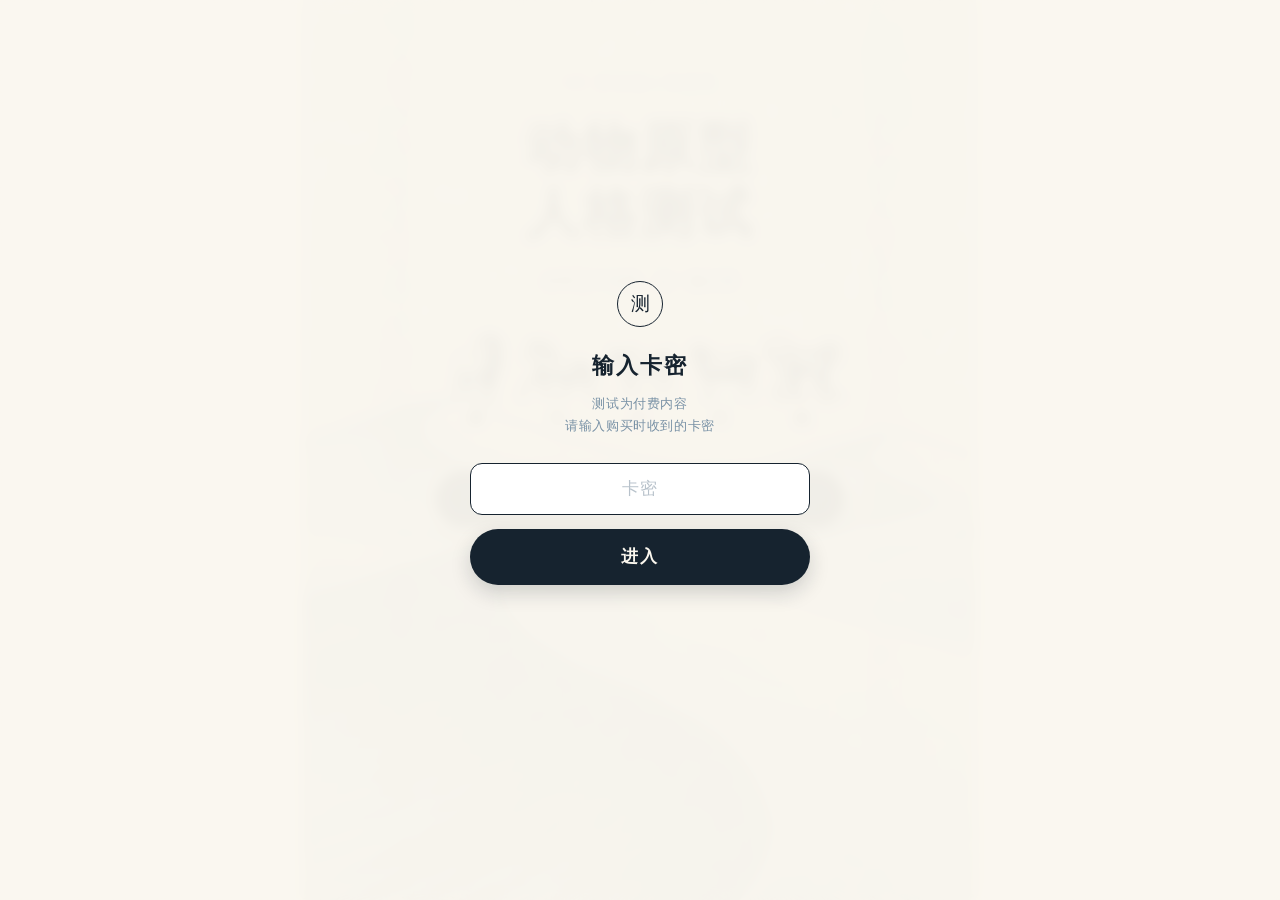
==== index.html @ 0d43e424 "动物原型人格测试：封面/答题/结果 + 20 种组合 + 长图导出" ====
<!DOCTYPE html>
<html lang="zh-CN">
<head>
<meta charset="UTF-8">
<meta name="viewport" content="width=device-width, initial-scale=1.0, viewport-fit=cover">
<meta name="theme-color" content="#FAF7F0">
<title>动物原型人格测试 · 五只动物里藏着你</title>
<meta name="description" content="六道题，一片走不出去的沙漠。五只动物里，藏着一个你。">
<link rel="icon" href="data:image/svg+xml,%3Csvg xmlns='http://www.w3.org/2000/svg' viewBox='0 0 32 32'%3E%3Crect width='32' height='32' rx='6' fill='%2316232F'/%3E%3Ctext x='16' y='23' font-size='19' text-anchor='middle' fill='%23FAF7F0' font-family='SimSun,serif'%3E%E5%8A%A8%3C/text%3E%3C/svg%3E">
<link rel="stylesheet" href="style.css">
</head>
<body>

<div class="bg-dune"></div>

<main class="page cover">
  <div class="cover-kicker">20 种动物人格原型</div>

  <h1 class="cover-title">
    <span>动物原型</span>
    <span>人格测试</span>
  </h1>

  <p class="cover-sub">你和五只动物，走一遍沙漠</p>

  <div class="cover-animals" id="coverAnimals"></div>

  <div class="start-wrap">
    <button class="btn btn-primary" id="startBtn">开始测试</button>
  </div>

  <div class="cover-foot">6 道题 · 1 分钟 · 没有标准答案</div>
</main>

<!-- 卡密门禁 -->
<div class="gate" id="gate">
  <div class="gate-box">
    <div class="gate-mark">测</div>
    <div class="gate-title">输入卡密</div>
    <p class="gate-desc">测试为付费内容<br>请输入购买时收到的卡密</p>
    <input class="gate-input" id="gateInput" type="text" inputmode="latin"
           placeholder="卡密" maxlength="24" autocomplete="off" spellcheck="false">
    <button class="btn btn-primary gate-btn" id="gateBtn">进入</button>
    <div class="gate-err" id="gateErr">卡密不对，请再试一次</div>
  </div>
</div>

<script src="data.js"></script>
<script>
(function () {
  'use strict';

  /* ===== 配置 ===== */
  var GATE_ON  = true;          // 想完全免费开放，把它改成 false
  var PASSCODE = 'ap2026';      // 卡密（大小写不敏感）
  var KEY_GATE = 'ap_gate';
  var KEY_ANSW = 'ap_answers';

  /* ===== 渲染封面五只动物 ===== */
  var box = document.getElementById('coverAnimals');
  ANIMALS.forEach(function (a) {
    var d = document.createElement('div');
    d.className = 'cover-animal';
    d.innerHTML = '<img src="assets/animals/clean/' + a.id + '.webp" alt="' + a.name + '">' +
                  '<span>' + a.name + '</span>';
    box.appendChild(d);
  });

  /* ===== 按钮状态 ===== */
  var startBtn = document.getElementById('startBtn');
  var saved = null;
  try { saved = JSON.parse(localStorage.getItem(KEY_ANSW) || 'null'); } catch (e) {}
  if (saved && saved[1]) {
    startBtn.textContent = '查看我的结果';
    startBtn.addEventListener('click', function () {
      location.href = 'result.html';
    });
    var again = document.createElement('button');
    again.className = 'btn btn-ghost';
    again.style.marginTop = '10px';
    again.textContent = '重新测一次';
    again.addEventListener('click', function () {
      localStorage.removeItem(KEY_ANSW);
      location.href = 'test.html';
    });
    startBtn.parentNode.appendChild(again);
  } else {
    startBtn.addEventListener('click', function () {
      location.href = 'test.html';
    });
  }

  /* ===== 卡密门禁 ===== */
  var gate = document.getElementById('gate');
  var input = document.getElementById('gateInput');
  var btn = document.getElementById('gateBtn');
  var err = document.getElementById('gateErr');

  function unlocked() {
    try { return sessionStorage.getItem(KEY_GATE) === '1'; } catch (e) { return false; }
  }

  if (!GATE_ON || unlocked()) {
    gate.classList.add('hide');
  } else {
    setTimeout(function () { input.focus(); }, 260);
  }

  function verify() {
    var v = (input.value || '').trim().toLowerCase();
    if (!v) { input.focus(); return; }
    if (v === PASSCODE.toLowerCase()) {
      try { sessionStorage.setItem(KEY_GATE, '1'); } catch (e) {}
      gate.classList.add('hide');
    } else {
      err.classList.add('show');
      input.value = '';
      input.focus();
      setTimeout(function () { err.classList.remove('show'); }, 2200);
    }
  }

  btn.addEventListener('click', verify);
  input.addEventListener('keydown', function (e) { if (e.key === 'Enter') verify(); });
})();
</script>
</body>
</html>
---- style.css ----
/* ============================================================
   动物原型人格测试 · 全站样式
   配色：米白纸底 / 蓝灰沙丘 / 墨色文字 / 少量赤陶橙
   ============================================================ */

:root {
  --paper: #FAF7F0;
  --paper-2: #F2EDE2;
  --card: #FFFDF8;
  --ink: #16232F;
  --ink-2: #3D5870;
  --ink-3: #7891A5;
  --blue: #4A6579;
  --blue-light: #CFE0EC;
  --accent: #B5502E;
  --line: rgba(22, 35, 47, .13);
  --serif: "Songti SC", "STSong", "Noto Serif CJK SC", "SimSun", serif;
  --sans: -apple-system, BlinkMacSystemFont, "PingFang SC", "Microsoft YaHei", "Hiragino Sans GB", sans-serif;
}

* { margin: 0; padding: 0; box-sizing: border-box; -webkit-tap-highlight-color: transparent; }

html { -webkit-text-size-adjust: 100%; }

body {
  font-family: var(--sans);
  color: var(--ink);
  background: var(--paper);
  line-height: 1.7;
  min-height: 100vh;
  overflow-x: hidden;
}

/* 纸张颗粒 */
body::after {
  content: '';
  position: fixed;
  inset: 0;
  pointer-events: none;
  z-index: 9;
  opacity: .5;
  mix-blend-mode: multiply;
  background-image: url('assets/noise.png');
  background-size: 240px 240px;
}

/* ---------- 通用容器 ---------- */
.page {
  position: relative;
  max-width: 480px;
  margin: 0 auto;
  min-height: 100vh;
  padding: 0 26px;
  display: flex;
  flex-direction: column;
}

.bg-dune {
  position: fixed;
  inset: 0;
  z-index: -1;
  background: #FAF7F0 url('assets/bg_desert.jpg') top center / 100% auto no-repeat;
}
@media (min-width: 560px) {
  .bg-dune { background-size: auto 100%; background-position: center top; }
}

/* ---------- 封面 ---------- */
.cover { padding-top: 72px; padding-bottom: 44px; text-align: center; }

.cover-kicker {
  font-size: 13px;
  letter-spacing: .34em;
  color: var(--ink-3);
  text-indent: .34em;
  margin-bottom: 22px;
}

.cover-title {
  font-family: var(--serif);
  font-size: 54px;
  line-height: 1.22;
  font-weight: 700;
  letter-spacing: .06em;
  color: var(--ink);
}
.cover-title span { display: block; }

.cover-sub {
  margin-top: 20px;
  font-size: 15px;
  color: var(--ink-2);
  letter-spacing: .08em;
}

/* 五只动物 */
.cover-animals {
  margin-top: 38px;
  display: flex;
  flex-wrap: wrap;
  justify-content: center;
  align-items: flex-end;
  gap: 0;
}
.cover-animal {
  flex: 1;
  min-width: 0;
  display: flex;
  flex-direction: column;
  align-items: center;
}
.cover-animal img {
  width: 100%;
  height: 74px;
  object-fit: contain;
}
.cover-animal span {
  margin-top: 2px;
  font-size: 14px;
  font-weight: 700;
  letter-spacing: .16em;
  color: var(--ink);
}

.cover-foot {
  margin-top: 44px;
  padding-top: 0;
  font-size: 12.5px;
  color: var(--ink-3);
  letter-spacing: .18em;
}

/* ---------- 按钮 ---------- */
.btn {
  display: inline-flex;
  align-items: center;
  justify-content: center;
  gap: 10px;
  width: 100%;
  padding: 17px 24px;
  border: none;
  border-radius: 999px;
  font-family: var(--sans);
  font-size: 16.5px;
  font-weight: 600;
  letter-spacing: .1em;
  cursor: pointer;
  transition: transform .16s ease, box-shadow .16s ease, opacity .16s ease;
}
.btn-primary {
  background: var(--ink);
  color: #FBF7EE;
  box-shadow: 0 8px 20px rgba(22, 35, 47, .18);
}
.btn-primary:active { transform: translateY(1px) scale(.99); box-shadow: 0 4px 12px rgba(22, 35, 47, .18); }
.btn-ghost {
  background: transparent;
  color: var(--ink-2);
  border: 1.5px solid var(--line);
}
.btn:disabled { opacity: .45; cursor: default; }

.start-wrap { margin-top: 40px; }

/* ---------- 卡密门禁 ---------- */
.gate {
  position: fixed;
  inset: 0;
  z-index: 100;
  display: flex;
  align-items: center;
  justify-content: center;
  padding: 24px;
  background: rgba(250, 247, 240, .96);
  backdrop-filter: blur(6px);
  -webkit-backdrop-filter: blur(6px);
  transition: opacity .3s ease, visibility .3s ease;
}
.gate.hide { opacity: 0; visibility: hidden; pointer-events: none; }

.gate-box {
  width: 100%;
  max-width: 340px;
  text-align: center;
}
.gate-mark {
  width: 46px; height: 46px;
  margin: 0 auto 20px;
  border: 1.5px solid var(--ink);
  border-radius: 50%;
  display: flex; align-items: center; justify-content: center;
  font-family: var(--serif);
  font-size: 19px;
  color: var(--ink);
}
.gate-title {
  font-family: var(--serif);
  font-size: 22px;
  font-weight: 700;
  letter-spacing: .1em;
}
.gate-desc {
  margin-top: 8px;
  font-size: 13px;
  color: var(--ink-3);
  letter-spacing: .05em;
}
.gate-input {
  width: 100%;
  margin-top: 26px;
  padding: 15px 18px;
  border: 1.5px solid var(--line);
  border-radius: 12px;
  background: #fff;
  font-family: var(--sans);
  font-size: 17px;
  letter-spacing: .28em;
  text-align: center;
  color: var(--ink);
  outline: none;
  transition: border-color .18s;
}
.gate-input:focus { border-color: var(--ink); }
.gate-input::placeholder { letter-spacing: .05em; color: #B8C2CB; }
.gate-btn { margin-top: 14px; }
.gate-err {
  margin-top: 12px;
  font-size: 13px;
  color: var(--accent);
  opacity: 0;
  transition: opacity .2s;
}
.gate-err.show { opacity: 1; }

/* ---------- 答题页 ---------- */
.test-top {
  padding-top: 34px;
  display: flex;
  align-items: baseline;
  justify-content: space-between;
}
.step-count {
  font-family: var(--serif);
  font-size: 13px;
  letter-spacing: .2em;
  color: var(--ink-3);
}
.step-count b { font-size: 19px; color: var(--ink); font-weight: 700; }

.progress {
  margin-top: 12px;
  height: 2px;
  background: rgba(22, 35, 47, .1);
  overflow: hidden;
}
.progress i {
  display: block;
  height: 100%;
  width: 0;
  background: var(--ink);
  transition: width .38s cubic-bezier(.4, 0, .2, 1);
}

.q-text {
  margin-top: 40px;
  font-family: var(--serif);
  font-size: 21px;
  line-height: 1.9;
  font-weight: 700;
  letter-spacing: .03em;
  color: var(--ink);
  min-height: 118px;
  text-align: justify;
  text-justify: inter-ideograph;
}
.q-hint {
  margin-top: 14px;
  font-size: 13px;
  color: #4E6A7E;
  letter-spacing: .06em;
  font-weight: 500;
}

/* 动物选项 */
.options {
  margin-top: 30px;
  display: flex;
  flex-wrap: wrap;
  justify-content: center;
  gap: 12px;
}
.opt {
  width: calc(50% - 6px);
  padding: 16px 8px 12px;
  border: 1.5px solid var(--line);
  border-radius: 16px;
  background: #FFFDF8;
  display: flex;
  flex-direction: column;
  align-items: center;
  cursor: pointer;
  transition: transform .14s ease, border-color .16s ease, background .16s ease, box-shadow .16s ease;
  position: relative;
  font-family: var(--sans);
  color: var(--ink);
}
.opt:active { transform: scale(.97); }
.opt img {
  height: 84px;
  width: auto;
  max-width: 100%;
  object-fit: contain;
  transition: filter .2s, opacity .2s, transform .2s;
}
.opt-name {
  margin-top: 6px;
  font-size: 15px;
  font-weight: 700;
  letter-spacing: .18em;
  text-indent: .18em;
}
.opt:last-child:nth-child(odd) {
  width: 100%;
  flex-direction: row;
  justify-content: center;
  gap: 14px;
  padding: 14px 8px;
}
.opt:last-child:nth-child(odd) img { height: 74px; }
.opt:last-child:nth-child(odd) .opt-name { margin-top: 0; font-size: 16px; }

.opt.picked {
  border-color: var(--ink);
  background: #fff;
  box-shadow: 0 6px 16px rgba(22, 35, 47, .13);
}

/* 已放弃 */
.opt.dead {
  cursor: default;
  background: rgba(22, 35, 47, .05);
  border-color: rgba(22, 35, 47, .055);
  box-shadow: none;
  pointer-events: none;
}
.opt.dead img { opacity: .3; filter: grayscale(1) contrast(.7); }
.opt.dead .opt-name {
  color: #8DA2B2;
  text-decoration: line-through;
  text-decoration-thickness: 1px;
  text-decoration-color: #C6D1DA;
}

.test-foot {
  margin-top: 34px;
  padding: 0 0 34px;
  text-align: center;
}
.link-back {
  font-size: 13px;
  color: var(--ink-3);
  text-decoration: none;
  letter-spacing: .08em;
  border-bottom: 1px solid rgba(120, 145, 165, .35);
  padding-bottom: 2px;
}

/* 转场 */
.fade-in { animation: fadeIn .34s ease both; }
@keyframes fadeIn {
  from { opacity: 0; transform: translateY(8px); }
  to   { opacity: 1; transform: translateY(0); }
}

/* ---------- 结果页 ---------- */
.result-page {
  background: var(--paper);
  padding-top: 0;
  padding-bottom: 60px;
}

.res-head {
  padding-top: 46px;
  text-align: center;
}
.res-kicker {
  font-size: 12px;
  letter-spacing: .34em;
  text-indent: .34em;
  color: var(--ink-3);
}
.res-name {
  margin-top: 16px;
  font-family: var(--serif);
  font-size: 60px;
  font-weight: 700;
  letter-spacing: .04em;
  text-indent: .04em;
  line-height: 1.1;
  color: var(--ink);
}
.res-role {
  margin-top: 12px;
  font-size: 14px;
  letter-spacing: .22em;
  text-indent: .22em;
  color: var(--ink-2);
}

.res-hero {
  margin-top: 10px;
  display: flex;
  justify-content: center;
}
.res-hero img {
  width: 78%;
  max-height: 230px;
  object-fit: contain;
}

.res-combo {
  margin-top: 4px;
  text-align: center;
}
.res-combo-title {
  font-family: var(--serif);
  font-size: 23px;
  font-weight: 700;
  line-height: 1.7;
  letter-spacing: .04em;
}
.res-combo-line {
  margin-top: 12px;
  font-size: 15px;
  line-height: 2;
  color: var(--ink-2);
}

/* 段落卡片 */
.sec {
  margin-top: 34px;
  padding-top: 26px;
  border-top: 1px solid var(--line);
}
.sec-label {
  font-size: 12px;
  letter-spacing: .3em;
  text-indent: .3em;
  color: var(--ink-3);
  margin-bottom: 14px;
}
.sec-body {
  font-size: 15.5px;
  line-height: 2.05;
  color: var(--ink);
  letter-spacing: .01em;
}

.ul { list-style: none; }
.ul li {
  position: relative;
  padding-left: 18px;
  font-size: 15.5px;
  line-height: 1.95;
  color: var(--ink);
  margin-bottom: 7px;
}
.ul li::before {
  content: '';
  position: absolute;
  left: 2px;
  top: 13px;
  width: 5px;
  height: 5px;
  border-radius: 50%;
  background: var(--ink-3);
}
.ul.warn li::before { background: var(--accent); opacity: .7; }

.quote {
  padding: 16px 18px;
  background: rgba(22, 35, 47, .035);
  border-left: 2px solid var(--ink-3);
  font-size: 15px;
  line-height: 1.95;
  color: var(--ink-2);
}

/* 放弃顺序 */
.trail {
  display: flex;
  flex-wrap: wrap;
  align-items: center;
  gap: 8px;
  font-size: 14px;
}
.trail-node {
  padding: 6px 13px;
  border-radius: 999px;
  background: rgba(22, 35, 47, .06);
  color: var(--ink-2);
  letter-spacing: .1em;
}
.trail-node:last-child {
  background: var(--ink);
  color: #FBF7EE;
}
.trail-arrow { color: var(--ink-3); font-size: 12px; }

/* 结果页底部操作 */
.actions {
  margin-top: 44px;
  display: flex;
  flex-direction: column;
  gap: 12px;
}
.actions .btn-ghost { background: rgba(255, 253, 248, .7); }

.footnote {
  margin-top: 26px;
  text-align: center;
  font-size: 12px;
  line-height: 1.9;
  color: var(--ink-3);
  letter-spacing: .04em;
}

/* 保存提示 */
.toast {
  position: fixed;
  left: 50%;
  bottom: 40px;
  transform: translateX(-50%) translateY(16px);
  padding: 12px 22px;
  background: var(--ink);
  color: #FBF7EE;
  border-radius: 999px;
  font-size: 13.5px;
  letter-spacing: .08em;
  opacity: 0;
  transition: opacity .26s, transform .26s;
  z-index: 200;
  pointer-events: none;
  white-space: nowrap;
}
.toast.show { opacity: 1; transform: translateX(-50%) translateY(0); }

/* ---------- 小屏适配 ---------- */
@media (max-width: 380px) {
  .page { padding: 0 20px; }
  .cover-title { font-size: 46px; }
  .cover { padding-top: 56px; }
  .q-text { font-size: 19.5px; min-height: 110px; }
  .opt img { height: 70px; }
  .res-name { font-size: 52px; }
}

@media (max-height: 700px) {
  .cover { padding-top: 46px; }
  .cover-animals { margin-top: 24px; }
  .cover-animal img { height: 62px; }
}

/* 桌面端：卡片化居中 */
@media (min-width: 560px) {
  body { background: #EFEAE0; }
  .page {
    max-width: 460px;
    background: transparent;
    box-shadow: 0 0 60px rgba(22, 35, 47, .07);
  }
  .result-page { background: var(--paper); }
}

/* ---------- 矮屏（小屏手机 / 横屏）压缩，保证一屏内完成 ---------- */
@media (max-height: 760px) {
  .cover { padding-top: 38px; }
  .cover-title { font-size: 44px; }
  .cover-sub { margin-top: 12px; font-size: 14px; }
  .cover-animals { margin-top: 22px; }
  .cover-animal img { height: 58px; }
  .cover-animal span { font-size: 12.5px; }
  .start-wrap { margin-top: 26px; }
  .cover-foot { margin-top: 24px; }

  .test-top { padding-top: 20px; }
  .q-text {
    margin-top: 22px;
    font-size: 18.5px;
    line-height: 1.72;
    min-height: 96px;
  }
  .q-hint { margin-top: 8px; font-size: 12px; }
  .options { margin-top: 16px; gap: 9px; }
  .opt { padding: 9px 6px 7px; border-radius: 13px; }
  .opt img { height: 56px; }
  .opt-name { font-size: 13.5px; margin-top: 2px; }
  .opt:last-child:nth-child(odd) { padding: 8px 6px; }
  .opt:last-child:nth-child(odd) img { height: 54px; }
  .opt:last-child:nth-child(odd) .opt-name { font-size: 14.5px; }
  .test-foot { margin-top: 14px; padding-bottom: 16px; }
}
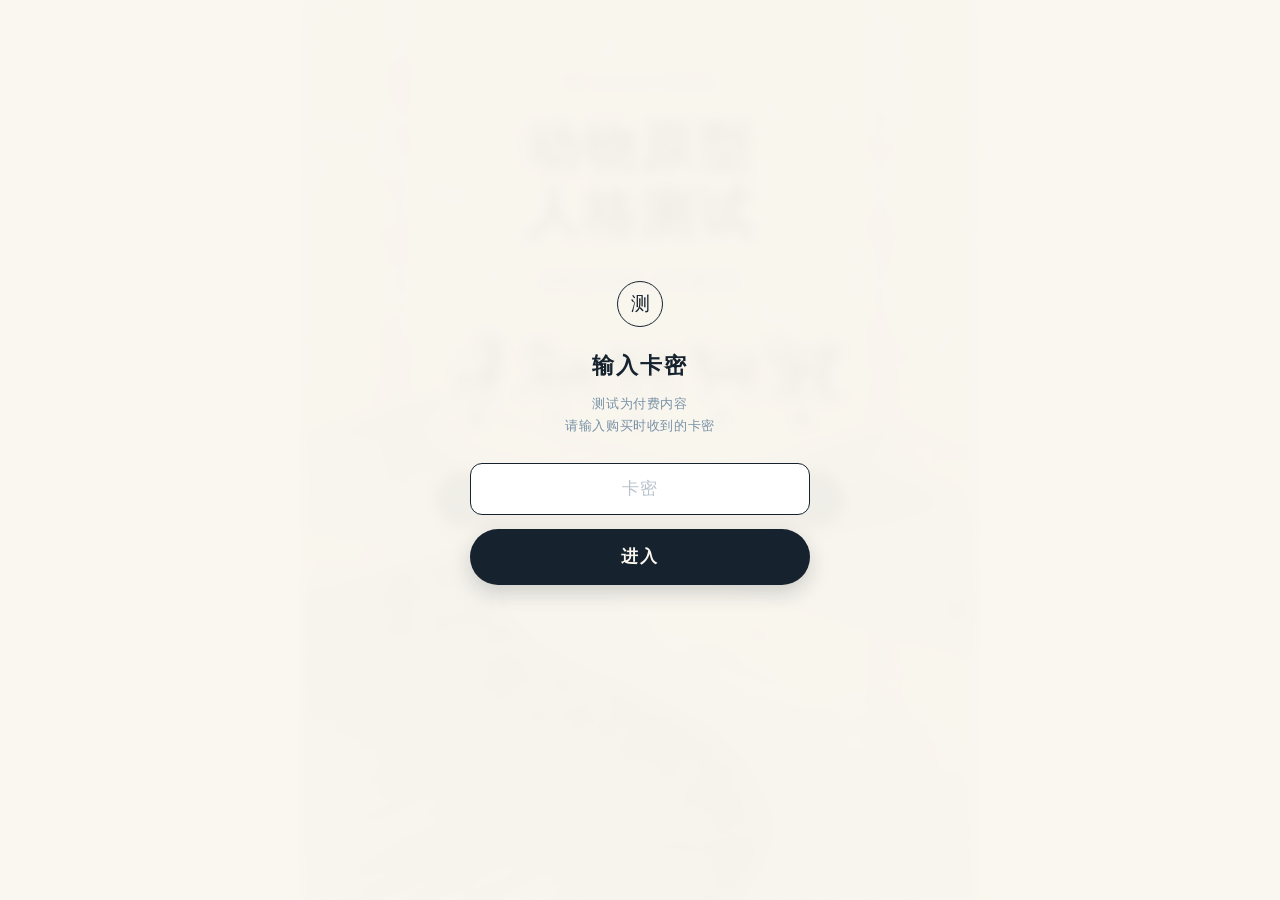
==== commit d0f84e7d: "封面版面收口：脚注沉底、补结果图预告；矮屏一屏内完成" ====
--- a/index.html
+++ b/index.html
@@ -27,6 +27,7 @@
 
   <div class="start-wrap">
     <button class="btn btn-primary" id="startBtn">开始测试</button>
+    <p class="start-note">测完会给你一张专属的结果图，可以直接存下来</p>
   </div>
 
   <div class="cover-foot">6 道题 · 1 分钟 · 没有标准答案</div>
--- a/style.css
+++ b/style.css
@@ -66,7 +66,11 @@
 }
 
 /* ---------- 封面 ---------- */
-.cover { padding-top: 72px; padding-bottom: 44px; text-align: center; }
+.cover {
+  padding-top: 72px;
+  padding-bottom: 40px;
+  text-align: center;
+}
 
 .cover-kicker {
   font-size: 13px;
@@ -123,8 +127,8 @@
 }
 
 .cover-foot {
-  margin-top: 44px;
-  padding-top: 0;
+  margin-top: auto;
+  padding-top: 40px;
   font-size: 12.5px;
   color: var(--ink-3);
   letter-spacing: .18em;
@@ -161,6 +165,12 @@
 .btn:disabled { opacity: .45; cursor: default; }
 
 .start-wrap { margin-top: 40px; }
+.start-note {
+  margin-top: 16px;
+  font-size: 12.5px;
+  color: var(--ink-3);
+  letter-spacing: .04em;
+}
 
 /* ---------- 卡密门禁 ---------- */
 .gate {
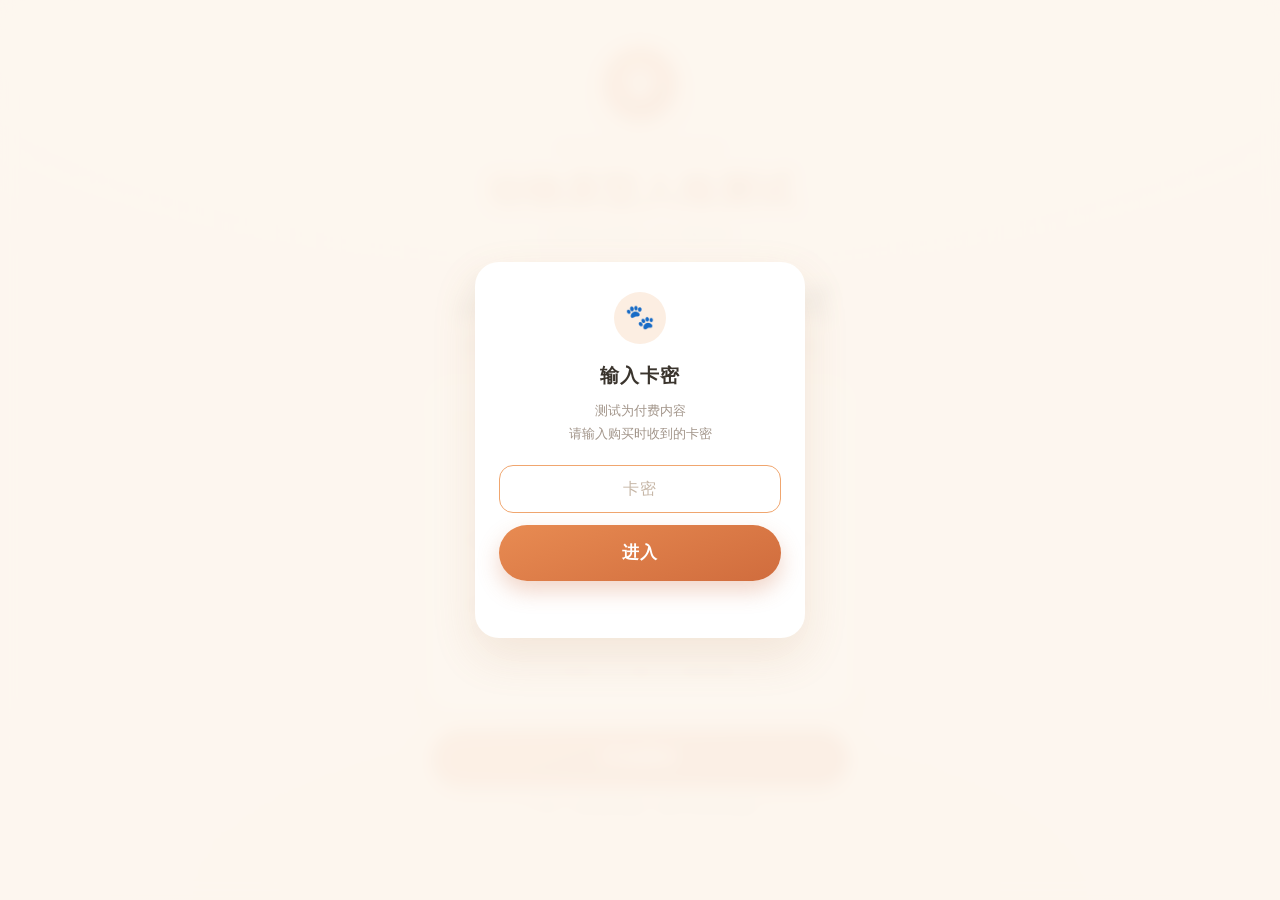
==== commit 1cc930d6: "网站改可爱风：奶油底 + 白卡 + 陶土橙，封面补说明卡 - style.css 全站重做：圆形动物头像、圆角白卡、橙色渐变按钮、   ✨ 小标题 + 橙色圆点列表；删除纸纹与衬线标题 - index" ====
--- a/index.html
+++ b/index.html
@@ -3,40 +3,56 @@
 <head>
 <meta charset="UTF-8">
 <meta name="viewport" content="width=device-width, initial-scale=1.0, viewport-fit=cover">
-<meta name="theme-color" content="#FAF7F0">
+<meta name="theme-color" content="#FDF7F0">
 <title>动物原型人格测试 · 五只动物里藏着你</title>
 <meta name="description" content="六道题，一片走不出去的沙漠。五只动物里，藏着一个你。">
-<link rel="icon" href="data:image/svg+xml,%3Csvg xmlns='http://www.w3.org/2000/svg' viewBox='0 0 32 32'%3E%3Crect width='32' height='32' rx='6' fill='%2316232F'/%3E%3Ctext x='16' y='23' font-size='19' text-anchor='middle' fill='%23FAF7F0' font-family='SimSun,serif'%3E%E5%8A%A8%3C/text%3E%3C/svg%3E">
+<link rel="icon" href="data:image/svg+xml,%3Csvg xmlns='http://www.w3.org/2000/svg' viewBox='0 0 32 32'%3E%3Ccircle cx='16' cy='16' r='16' fill='%23D9784A'/%3E%3Cg fill='%23fff'%3E%3Cellipse cx='16' cy='20' rx='7' ry='5.8'/%3E%3Cellipse cx='7.4' cy='12.6' rx='2.9' ry='3.5'/%3E%3Cellipse cx='12.8' cy='7.8' rx='2.9' ry='3.7'/%3E%3Cellipse cx='19.2' cy='7.8' rx='2.9' ry='3.7'/%3E%3Cellipse cx='24.6' cy='12.6' rx='2.9' ry='3.5'/%3E%3C/g%3E%3C/svg%3E">
 <link rel="stylesheet" href="style.css">
 </head>
 <body>
 
-<div class="bg-dune"></div>
+<main class="page cover">
+  <div class="paw">
+    <svg viewBox="0 0 40 40" aria-hidden="true">
+      <g fill="#fff">
+        <ellipse cx="20" cy="26" rx="8.6" ry="7.1"/>
+        <ellipse cx="9" cy="16.6" rx="3.4" ry="4.2" transform="rotate(-18 9 16.6)"/>
+        <ellipse cx="15.9" cy="10.4" rx="3.4" ry="4.4"/>
+        <ellipse cx="24.1" cy="10.4" rx="3.4" ry="4.4"/>
+        <ellipse cx="31" cy="16.6" rx="3.4" ry="4.2" transform="rotate(18 31 16.6)"/>
+      </g>
+    </svg>
+  </div>
 
-<main class="page cover">
-  <div class="cover-kicker">20 种动物人格原型</div>
-
-  <h1 class="cover-title">
-    <span>动物原型</span>
-    <span>人格测试</span>
-  </h1>
-
-  <p class="cover-sub">你和五只动物，走一遍沙漠</p>
+  <div class="brand-en">Animal Personality</div>
+  <h1 class="brand-cn">动物原型人格测试</h1>
+  <p class="brand-sub">你和五只动物，走一遍沙漠</p>
 
   <div class="cover-animals" id="coverAnimals"></div>
 
+  <section class="card intro">
+    <h2 class="card-h"><span class="spark">✨</span>这是一个什么测试</h2>
+    <div class="card-hr"></div>
+    <ul class="intro-list">
+      <li>六道题，一片走不出去的沙漠。你和五只动物一起走，<b>每一轮都要放弃一只</b>。</li>
+      <li>题目里永远只有这五只：狮、马、牛、羊、猴。放弃过的不会再出现，也不会重来。</li>
+      <li>最后给你一个原型：<b>主导的那只 ＋ 底色那只</b>，共 20 种。</li>
+    </ul>
+    <div class="meta">
+      <span>20 种原型</span><span>6 道题</span><span>专属结果图</span>
+    </div>
+  </section>
+
   <div class="start-wrap">
     <button class="btn btn-primary" id="startBtn">开始测试</button>
-    <p class="start-note">测完会给你一张专属的结果图，可以直接存下来</p>
+    <p class="start-note">1 分钟 · 没有标准答案 · 测完可保存结果图</p>
   </div>
-
-  <div class="cover-foot">6 道题 · 1 分钟 · 没有标准答案</div>
 </main>
 
 <!-- 卡密门禁 -->
 <div class="gate" id="gate">
   <div class="gate-box">
-    <div class="gate-mark">测</div>
+    <div class="gate-mark">🐾</div>
     <div class="gate-title">输入卡密</div>
     <p class="gate-desc">测试为付费内容<br>请输入购买时收到的卡密</p>
     <input class="gate-input" id="gateInput" type="text" inputmode="latin"
@@ -62,7 +78,7 @@
   ANIMALS.forEach(function (a) {
     var d = document.createElement('div');
     d.className = 'cover-animal';
-    d.innerHTML = '<img src="assets/animals/clean/' + a.id + '.webp" alt="' + a.name + '">' +
+    d.innerHTML = '<div class="av"><img src="assets/animals/clean/' + a.id + '.webp" alt=""></div>' +
                   '<span>' + a.name + '</span>';
     box.appendChild(d);
   });
--- a/style.css
+++ b/style.css
@@ -1,20 +1,22 @@
 /* ============================================================
    动物原型人格测试 · 全站样式
-   配色：米白纸底 / 蓝灰沙丘 / 墨色文字 / 少量赤陶橙
+   配色：奶油底 / 白色圆角卡片 / 陶土橙 / 暖灰文字
    ============================================================ */
 
 :root {
-  --paper: #FAF7F0;
-  --paper-2: #F2EDE2;
-  --card: #FFFDF8;
-  --ink: #16232F;
-  --ink-2: #3D5870;
-  --ink-3: #7891A5;
-  --blue: #4A6579;
-  --blue-light: #CFE0EC;
-  --accent: #B5502E;
-  --line: rgba(22, 35, 47, .13);
-  --serif: "Songti SC", "STSong", "Noto Serif CJK SC", "SimSun", serif;
+  --cream: #FDF7F0;
+  --cream-2: #FBEEDD;
+  --card: #FFFFFF;
+  --ink: #3A342D;
+  --ink-2: #6E6358;
+  --ink-3: #A2958A;
+  --orange: #D9784A;
+  --orange-d: #C4633A;
+  --orange-l: #F0A66F;
+  --orange-soft: #FCEEE2;
+  --line: #F2E6D9;
+  --shadow: 0 10px 26px rgba(184, 137, 96, .10);
+  --shadow-sm: 0 4px 14px rgba(184, 137, 96, .09);
   --sans: -apple-system, BlinkMacSystemFont, "PingFang SC", "Microsoft YaHei", "Hiragino Sans GB", sans-serif;
 }
 
@@ -25,23 +27,22 @@
 body {
   font-family: var(--sans);
   color: var(--ink);
-  background: var(--paper);
+  background: var(--cream);
   line-height: 1.7;
   min-height: 100vh;
   overflow-x: hidden;
 }
 
-/* 纸张颗粒 */
-body::after {
+/* 底部暖光 */
+body::before {
   content: '';
   position: fixed;
   inset: 0;
+  z-index: -1;
   pointer-events: none;
-  z-index: 9;
-  opacity: .5;
-  mix-blend-mode: multiply;
-  background-image: url('assets/noise.png');
-  background-size: 240px 240px;
+  background:
+    radial-gradient(120% 60% at 50% 0%, #FFF3E4 0%, rgba(255, 243, 228, 0) 62%),
+    radial-gradient(90% 50% at 50% 100%, #FCEBDA 0%, rgba(252, 235, 218, 0) 70%);
 }
 
 /* ---------- 通用容器 ---------- */
@@ -50,61 +51,87 @@
   max-width: 480px;
   margin: 0 auto;
   min-height: 100vh;
-  padding: 0 26px;
+  padding: 0 22px;
   display: flex;
   flex-direction: column;
 }
 
-.bg-dune {
-  position: fixed;
-  inset: 0;
-  z-index: -1;
-  background: #FAF7F0 url('assets/bg_desert.jpg') top center / 100% auto no-repeat;
-}
-@media (min-width: 560px) {
-  .bg-dune { background-size: auto 100%; background-position: center top; }
+/* ---------- 通用卡片 ---------- */
+.card {
+  background: var(--card);
+  border-radius: 22px;
+  box-shadow: var(--shadow);
+  padding: 22px 20px;
+}
+
+.card-h {
+  display: flex;
+  align-items: center;
+  gap: 8px;
+  font-size: 16.5px;
+  font-weight: 800;
+  letter-spacing: .02em;
+  color: var(--ink);
+}
+.card-h .spark { font-size: 15px; line-height: 1; }
+.card-hr {
+  height: 1px;
+  background: var(--line);
+  margin: 12px 0 14px;
 }
 
 /* ---------- 封面 ---------- */
 .cover {
-  padding-top: 72px;
-  padding-bottom: 40px;
+  padding-top: 46px;
+  padding-bottom: 34px;
   text-align: center;
 }
 
-.cover-kicker {
+.paw {
+  width: 74px; height: 74px;
+  margin: 0 auto;
+  border-radius: 50%;
+  background: linear-gradient(160deg, #EC8F55 0%, #D26B3A 100%);
+  box-shadow: 0 10px 22px rgba(203, 105, 58, .26);
+  display: flex; align-items: center; justify-content: center;
+}
+.paw svg { width: 38px; height: 38px; display: block; }
+
+.brand-en {
+  margin-top: 18px;
   font-size: 13px;
-  letter-spacing: .34em;
+  font-weight: 600;
+  letter-spacing: .2em;
+  text-indent: .2em;
+  color: #B7A08D;
+}
+
+.brand-cn {
+  margin-top: 8px;
+  font-size: 37px;
+  line-height: 1.25;
+  font-weight: 800;
+  letter-spacing: .04em;
+  text-indent: .04em;
+  background: linear-gradient(170deg, #E08A52 0%, #C4633A 100%);
+  -webkit-background-clip: text;
+  background-clip: text;
+  color: transparent;
+}
+
+.brand-sub {
+  margin-top: 10px;
+  font-size: 13.5px;
   color: var(--ink-3);
-  text-indent: .34em;
-  margin-bottom: 22px;
-}
-
-.cover-title {
-  font-family: var(--serif);
-  font-size: 54px;
-  line-height: 1.22;
-  font-weight: 700;
   letter-spacing: .06em;
-  color: var(--ink);
-}
-.cover-title span { display: block; }
-
-.cover-sub {
-  margin-top: 20px;
-  font-size: 15px;
-  color: var(--ink-2);
-  letter-spacing: .08em;
-}
-
-/* 五只动物 */
+}
+
+/* 五只动物头像 */
 .cover-animals {
-  margin-top: 38px;
-  display: flex;
-  flex-wrap: wrap;
+  margin-top: 22px;
+  display: flex;
   justify-content: center;
-  align-items: flex-end;
-  gap: 0;
+  gap: 4px;
 }
 .cover-animal {
   flex: 1;
@@ -113,63 +140,111 @@
   flex-direction: column;
   align-items: center;
 }
+.cover-animal .av {
+  width: 62px; height: 62px;
+  border-radius: 50%;
+  background: var(--orange-soft);
+  display: flex; align-items: center; justify-content: center;
+  overflow: hidden;
+}
 .cover-animal img {
   width: 100%;
-  height: 74px;
+  height: 100%;
   object-fit: contain;
+  padding: 6px;
 }
 .cover-animal span {
-  margin-top: 2px;
-  font-size: 14px;
+  margin-top: 6px;
+  font-size: 12.5px;
   font-weight: 700;
-  letter-spacing: .16em;
-  color: var(--ink);
-}
-
-.cover-foot {
-  margin-top: auto;
-  padding-top: 40px;
+  letter-spacing: .1em;
+  text-indent: .1em;
+  color: var(--ink-2);
+}
+
+/* 说明卡 */
+.intro {
+  margin-top: 26px;
+  text-align: left;
+}
+.intro-list { list-style: none; }
+.intro-list li {
+  position: relative;
+  padding-left: 17px;
+  font-size: 14.5px;
+  line-height: 1.85;
+  color: var(--ink-2);
+  margin-bottom: 11px;
+}
+.intro-list li:last-child { margin-bottom: 0; }
+.intro-list li::before {
+  content: '';
+  position: absolute;
+  left: 1px;
+  top: 11px;
+  width: 6px; height: 6px;
+  border-radius: 50%;
+  background: var(--orange-l);
+}
+.intro-list b { color: var(--ink); font-weight: 700; }
+
+/* 三个要点 */
+.meta {
+  margin-top: 18px;
+  display: flex;
+  justify-content: center;
+  gap: 8px;
   font-size: 12.5px;
   color: var(--ink-3);
-  letter-spacing: .18em;
-}
+}
+.meta span::after { content: '·'; margin-left: 8px; color: #DCCDBC; }
+.meta span:last-child::after { content: ''; margin: 0; }
 
 /* ---------- 按钮 ---------- */
 .btn {
   display: inline-flex;
   align-items: center;
   justify-content: center;
-  gap: 10px;
+  gap: 8px;
   width: 100%;
   padding: 17px 24px;
   border: none;
   border-radius: 999px;
   font-family: var(--sans);
   font-size: 16.5px;
-  font-weight: 600;
-  letter-spacing: .1em;
+  font-weight: 700;
+  letter-spacing: .08em;
   cursor: pointer;
   transition: transform .16s ease, box-shadow .16s ease, opacity .16s ease;
 }
 .btn-primary {
-  background: var(--ink);
-  color: #FBF7EE;
-  box-shadow: 0 8px 20px rgba(22, 35, 47, .18);
-}
-.btn-primary:active { transform: translateY(1px) scale(.99); box-shadow: 0 4px 12px rgba(22, 35, 47, .18); }
+  color: #fff;
+  background: linear-gradient(160deg, #E88B52 0%, #D06C3D 100%);
+  box-shadow: 0 10px 22px rgba(203, 105, 58, .28);
+}
+.btn-primary:active { transform: translateY(1px) scale(.995); box-shadow: 0 5px 12px rgba(203, 105, 58, .26); }
 .btn-ghost {
-  background: transparent;
+  background: #fff;
   color: var(--ink-2);
   border: 1.5px solid var(--line);
-}
-.btn:disabled { opacity: .45; cursor: default; }
-
-.start-wrap { margin-top: 40px; }
+  box-shadow: var(--shadow-sm);
+}
+.btn:disabled { opacity: .55; cursor: default; }
+
+.start-wrap { margin-top: 24px; }
 .start-note {
-  margin-top: 16px;
-  font-size: 12.5px;
+  margin-top: 14px;
+  font-size: 12px;
   color: var(--ink-3);
   letter-spacing: .04em;
+}
+
+.cover-foot {
+  margin-top: auto;
+  padding-top: 26px;
+  font-size: 12px;
+  color: #B9AA9C;
+  letter-spacing: .1em;
 }
 
 /* ---------- 卡密门禁 ---------- */
@@ -181,62 +256,63 @@
   align-items: center;
   justify-content: center;
   padding: 24px;
-  background: rgba(250, 247, 240, .96);
-  backdrop-filter: blur(6px);
-  -webkit-backdrop-filter: blur(6px);
+  background: rgba(253, 247, 240, .94);
+  backdrop-filter: blur(8px);
+  -webkit-backdrop-filter: blur(8px);
   transition: opacity .3s ease, visibility .3s ease;
 }
 .gate.hide { opacity: 0; visibility: hidden; pointer-events: none; }
 
 .gate-box {
   width: 100%;
-  max-width: 340px;
+  max-width: 330px;
+  padding: 30px 24px 26px;
   text-align: center;
+  background: #fff;
+  border-radius: 24px;
+  box-shadow: 0 18px 44px rgba(184, 137, 96, .16);
 }
 .gate-mark {
-  width: 46px; height: 46px;
-  margin: 0 auto 20px;
-  border: 1.5px solid var(--ink);
+  width: 52px; height: 52px;
+  margin: 0 auto 16px;
   border-radius: 50%;
+  background: var(--orange-soft);
   display: flex; align-items: center; justify-content: center;
-  font-family: var(--serif);
+  font-size: 24px;
+}
+.gate-title {
   font-size: 19px;
-  color: var(--ink);
-}
-.gate-title {
-  font-family: var(--serif);
-  font-size: 22px;
-  font-weight: 700;
-  letter-spacing: .1em;
+  font-weight: 800;
+  letter-spacing: .06em;
 }
 .gate-desc {
   margin-top: 8px;
-  font-size: 13px;
+  font-size: 12.5px;
+  line-height: 1.8;
   color: var(--ink-3);
-  letter-spacing: .05em;
 }
 .gate-input {
   width: 100%;
-  margin-top: 26px;
-  padding: 15px 18px;
+  margin-top: 20px;
+  padding: 14px 16px;
   border: 1.5px solid var(--line);
-  border-radius: 12px;
-  background: #fff;
+  border-radius: 14px;
+  background: #FFFDFB;
   font-family: var(--sans);
-  font-size: 17px;
-  letter-spacing: .28em;
+  font-size: 16px;
+  letter-spacing: .26em;
   text-align: center;
   color: var(--ink);
   outline: none;
-  transition: border-color .18s;
-}
-.gate-input:focus { border-color: var(--ink); }
-.gate-input::placeholder { letter-spacing: .05em; color: #B8C2CB; }
-.gate-btn { margin-top: 14px; }
+  transition: border-color .18s, background .18s;
+}
+.gate-input:focus { border-color: var(--orange-l); background: #fff; }
+.gate-input::placeholder { letter-spacing: .05em; color: #C6B6A6; }
+.gate-btn { margin-top: 12px; }
 .gate-err {
-  margin-top: 12px;
-  font-size: 13px;
-  color: var(--accent);
+  margin-top: 10px;
+  font-size: 12.5px;
+  color: var(--orange-d);
   opacity: 0;
   transition: opacity .2s;
 }
@@ -244,134 +320,142 @@
 
 /* ---------- 答题页 ---------- */
 .test-top {
-  padding-top: 34px;
-  display: flex;
-  align-items: baseline;
+  padding-top: 26px;
+  display: flex;
+  align-items: center;
   justify-content: space-between;
 }
-.step-count {
-  font-family: var(--serif);
-  font-size: 13px;
-  letter-spacing: .2em;
+.pill {
+  display: inline-flex;
+  align-items: center;
+  gap: 6px;
+  padding: 7px 15px;
+  border-radius: 999px;
+  background: #fff;
+  box-shadow: var(--shadow-sm);
+  font-size: 12.5px;
+  font-weight: 600;
   color: var(--ink-3);
-}
-.step-count b { font-size: 19px; color: var(--ink); font-weight: 700; }
+  letter-spacing: .04em;
+}
+.pill b { font-size: 15px; color: var(--orange-d); font-weight: 800; }
+.pill.plain { background: transparent; box-shadow: none; color: var(--orange-d); font-weight: 700; }
 
 .progress {
-  margin-top: 12px;
-  height: 2px;
-  background: rgba(22, 35, 47, .1);
+  margin-top: 14px;
+  height: 6px;
+  border-radius: 999px;
+  background: #F4E7D9;
   overflow: hidden;
 }
 .progress i {
   display: block;
   height: 100%;
   width: 0;
-  background: var(--ink);
+  border-radius: 999px;
+  background: linear-gradient(90deg, #F0A66F 0%, #D9784A 100%);
   transition: width .38s cubic-bezier(.4, 0, .2, 1);
 }
 
 .q-text {
-  margin-top: 40px;
-  font-family: var(--serif);
-  font-size: 21px;
-  line-height: 1.9;
-  font-weight: 700;
-  letter-spacing: .03em;
+  margin-top: 26px;
+  font-size: 20px;
+  line-height: 1.8;
+  font-weight: 800;
+  letter-spacing: .01em;
   color: var(--ink);
-  min-height: 118px;
+  min-height: 108px;
   text-align: justify;
   text-justify: inter-ideograph;
 }
 .q-hint {
-  margin-top: 14px;
-  font-size: 13px;
-  color: #4E6A7E;
-  letter-spacing: .06em;
-  font-weight: 500;
+  margin-top: 10px;
+  font-size: 12.5px;
+  color: #C08A63;
+  letter-spacing: .04em;
+  font-weight: 600;
 }
 
 /* 动物选项 */
 .options {
-  margin-top: 30px;
+  margin-top: 20px;
   display: flex;
   flex-wrap: wrap;
   justify-content: center;
-  gap: 12px;
+  gap: 11px;
 }
 .opt {
-  width: calc(50% - 6px);
-  padding: 16px 8px 12px;
-  border: 1.5px solid var(--line);
-  border-radius: 16px;
-  background: #FFFDF8;
+  width: calc(50% - 5.5px);
+  padding: 16px 8px 13px;
+  border: none;
+  border-radius: 20px;
+  background: #fff;
+  box-shadow: var(--shadow-sm);
   display: flex;
   flex-direction: column;
   align-items: center;
   cursor: pointer;
-  transition: transform .14s ease, border-color .16s ease, background .16s ease, box-shadow .16s ease;
-  position: relative;
+  transition: transform .14s ease, box-shadow .16s ease, background .16s ease;
   font-family: var(--sans);
   color: var(--ink);
 }
-.opt:active { transform: scale(.97); }
-.opt img {
-  height: 84px;
-  width: auto;
-  max-width: 100%;
+.opt:active { transform: scale(.975); }
+.opt .av {
+  width: 84px; height: 84px;
+  border-radius: 50%;
+  background: var(--orange-soft);
+  display: flex; align-items: center; justify-content: center;
+  overflow: hidden;
+  transition: background .2s;
+}
+.opt .av img {
+  width: 100%;
+  height: 100%;
   object-fit: contain;
-  transition: filter .2s, opacity .2s, transform .2s;
+  padding: 7px;
+  transition: filter .2s, opacity .2s;
 }
 .opt-name {
-  margin-top: 6px;
+  margin-top: 8px;
   font-size: 15px;
   font-weight: 700;
-  letter-spacing: .18em;
-  text-indent: .18em;
-}
-.opt:last-child:nth-child(odd) {
-  width: 100%;
-  flex-direction: row;
-  justify-content: center;
-  gap: 14px;
-  padding: 14px 8px;
-}
-.opt:last-child:nth-child(odd) img { height: 74px; }
-.opt:last-child:nth-child(odd) .opt-name { margin-top: 0; font-size: 16px; }
+  letter-spacing: .12em;
+  text-indent: .12em;
+}
 
 .opt.picked {
-  border-color: var(--ink);
   background: #fff;
-  box-shadow: 0 6px 16px rgba(22, 35, 47, .13);
+  box-shadow: 0 0 0 2px var(--orange-l), 0 10px 20px rgba(203, 105, 58, .16);
+  transform: translateY(-1px);
 }
 
 /* 已放弃 */
 .opt.dead {
   cursor: default;
-  background: rgba(22, 35, 47, .05);
-  border-color: rgba(22, 35, 47, .055);
+  background: #F9F2E9;
   box-shadow: none;
   pointer-events: none;
 }
-.opt.dead img { opacity: .3; filter: grayscale(1) contrast(.7); }
+.opt.dead .av { background: #F1E7DB; }
+.opt.dead .av img { opacity: .35; filter: grayscale(1) contrast(.75); }
 .opt.dead .opt-name {
-  color: #8DA2B2;
+  color: #BFAF9E;
   text-decoration: line-through;
   text-decoration-thickness: 1px;
-  text-decoration-color: #C6D1DA;
+  text-decoration-color: #D9C9B7;
 }
 
 .test-foot {
-  margin-top: 34px;
-  padding: 0 0 34px;
+  margin-top: 26px;
+  padding: 0 0 30px;
   text-align: center;
 }
 .link-back {
-  font-size: 13px;
+  font-size: 12.5px;
   color: var(--ink-3);
   text-decoration: none;
-  letter-spacing: .08em;
-  border-bottom: 1px solid rgba(120, 145, 165, .35);
+  letter-spacing: .06em;
+  border-bottom: 1px solid #E4D5C5;
   padding-bottom: 2px;
 }
 
@@ -384,116 +468,123 @@
 
 /* ---------- 结果页 ---------- */
 .result-page {
-  background: var(--paper);
   padding-top: 0;
-  padding-bottom: 60px;
+  padding-bottom: 54px;
 }
 
 .res-head {
-  padding-top: 46px;
+  padding-top: 40px;
   text-align: center;
 }
+.res-avatar {
+  width: 128px; height: 128px;
+  margin: 0 auto;
+  border-radius: 50%;
+  background: var(--orange-soft);
+  box-shadow: 0 12px 26px rgba(203, 105, 58, .16);
+  display: flex; align-items: center; justify-content: center;
+  overflow: hidden;
+}
+.res-avatar img {
+  width: 100%; height: 100%;
+  object-fit: contain;
+  padding: 14px;
+}
 .res-kicker {
+  margin-top: 18px;
   font-size: 12px;
-  letter-spacing: .34em;
-  text-indent: .34em;
-  color: var(--ink-3);
+  letter-spacing: .2em;
+  text-indent: .2em;
+  color: #B7A08D;
+  font-weight: 600;
 }
 .res-name {
-  margin-top: 16px;
-  font-family: var(--serif);
-  font-size: 60px;
-  font-weight: 700;
+  margin-top: 6px;
+  font-size: 42px;
+  font-weight: 800;
   letter-spacing: .04em;
   text-indent: .04em;
-  line-height: 1.1;
-  color: var(--ink);
+  line-height: 1.2;
+  background: linear-gradient(170deg, #E08A52 0%, #C4633A 100%);
+  -webkit-background-clip: text;
+  background-clip: text;
+  color: transparent;
 }
 .res-role {
-  margin-top: 12px;
-  font-size: 14px;
-  letter-spacing: .22em;
-  text-indent: .22em;
+  margin-top: 8px;
+  font-size: 12.5px;
+  line-height: 1.9;
+  color: var(--ink-3);
+  letter-spacing: .04em;
+  padding: 0 10px;
+}
+
+.combo-card {
+  margin-top: 22px;
+  text-align: center;
+}
+.combo-title {
+  font-size: 19px;
+  font-weight: 800;
+  line-height: 1.65;
+  letter-spacing: .01em;
+}
+.combo-line {
+  margin-top: 10px;
+  font-size: 14.5px;
+  line-height: 1.95;
   color: var(--ink-2);
-}
-
-.res-hero {
-  margin-top: 10px;
-  display: flex;
-  justify-content: center;
-}
-.res-hero img {
-  width: 78%;
-  max-height: 230px;
-  object-fit: contain;
-}
-
-.res-combo {
-  margin-top: 4px;
-  text-align: center;
-}
-.res-combo-title {
-  font-family: var(--serif);
-  font-size: 23px;
-  font-weight: 700;
-  line-height: 1.7;
-  letter-spacing: .04em;
-}
-.res-combo-line {
-  margin-top: 12px;
-  font-size: 15px;
-  line-height: 2;
-  color: var(--ink-2);
+  text-align: justify;
+  text-justify: inter-ideograph;
 }
 
 /* 段落卡片 */
 .sec {
-  margin-top: 34px;
-  padding-top: 26px;
-  border-top: 1px solid var(--line);
-}
-.sec-label {
-  font-size: 12px;
-  letter-spacing: .3em;
-  text-indent: .3em;
-  color: var(--ink-3);
-  margin-bottom: 14px;
+  margin-top: 14px;
+  background: var(--card);
+  border-radius: 22px;
+  box-shadow: var(--shadow);
+  padding: 20px 20px 22px;
 }
 .sec-body {
-  font-size: 15.5px;
-  line-height: 2.05;
-  color: var(--ink);
+  font-size: 14.5px;
+  line-height: 1.95;
+  color: var(--ink-2);
   letter-spacing: .01em;
+  text-align: justify;
+  text-justify: inter-ideograph;
 }
 
 .ul { list-style: none; }
 .ul li {
   position: relative;
   padding-left: 18px;
-  font-size: 15.5px;
-  line-height: 1.95;
-  color: var(--ink);
-  margin-bottom: 7px;
-}
+  font-size: 14.5px;
+  line-height: 1.9;
+  color: var(--ink-2);
+  margin-bottom: 9px;
+}
+.ul li:last-child { margin-bottom: 0; }
 .ul li::before {
   content: '';
   position: absolute;
   left: 2px;
-  top: 13px;
-  width: 5px;
-  height: 5px;
+  top: 10px;
+  width: 7px;
+  height: 7px;
   border-radius: 50%;
-  background: var(--ink-3);
-}
-.ul.warn li::before { background: var(--accent); opacity: .7; }
+  background: var(--orange-l);
+}
+.ul.warn li::before { background: #E6A78C; }
 
 .quote {
-  padding: 16px 18px;
-  background: rgba(22, 35, 47, .035);
-  border-left: 2px solid var(--ink-3);
-  font-size: 15px;
-  line-height: 1.95;
-  color: var(--ink-2);
+  position: relative;
+  padding: 15px 17px;
+  border-radius: 14px;
+  background: #FDF3E9;
+  font-size: 14.5px;
+  line-height: 1.9;
+  color: #7A6455;
 }
 
 /* 放弃顺序 */
@@ -501,37 +592,37 @@
   display: flex;
   flex-wrap: wrap;
   align-items: center;
-  gap: 8px;
-  font-size: 14px;
+  gap: 7px;
+  font-size: 13.5px;
 }
 .trail-node {
-  padding: 6px 13px;
+  padding: 6px 14px;
   border-radius: 999px;
-  background: rgba(22, 35, 47, .06);
+  background: #F9F0E6;
   color: var(--ink-2);
-  letter-spacing: .1em;
+  letter-spacing: .08em;
+  font-weight: 600;
 }
 .trail-node:last-child {
-  background: var(--ink);
-  color: #FBF7EE;
-}
-.trail-arrow { color: var(--ink-3); font-size: 12px; }
+  background: linear-gradient(160deg, #E88B52 0%, #D06C3D 100%);
+  color: #fff;
+}
+.trail-arrow { color: #D8C8B6; font-size: 12px; }
 
 /* 结果页底部操作 */
 .actions {
-  margin-top: 44px;
+  margin-top: 30px;
   display: flex;
   flex-direction: column;
-  gap: 12px;
-}
-.actions .btn-ghost { background: rgba(255, 253, 248, .7); }
+  gap: 11px;
+}
 
 .footnote {
-  margin-top: 26px;
+  margin-top: 24px;
   text-align: center;
-  font-size: 12px;
+  font-size: 11.5px;
   line-height: 1.9;
-  color: var(--ink-3);
+  color: #B9AA9C;
   letter-spacing: .04em;
 }
 
@@ -539,14 +630,14 @@
 .toast {
   position: fixed;
   left: 50%;
-  bottom: 40px;
+  bottom: 34px;
   transform: translateX(-50%) translateY(16px);
   padding: 12px 22px;
-  background: var(--ink);
-  color: #FBF7EE;
+  background: rgba(58, 52, 45, .94);
+  color: #FDF7F0;
   border-radius: 999px;
-  font-size: 13.5px;
-  letter-spacing: .08em;
+  font-size: 13px;
+  letter-spacing: .06em;
   opacity: 0;
   transition: opacity .26s, transform .26s;
   z-index: 200;
@@ -557,56 +648,44 @@
 
 /* ---------- 小屏适配 ---------- */
 @media (max-width: 380px) {
-  .page { padding: 0 20px; }
-  .cover-title { font-size: 46px; }
-  .cover { padding-top: 56px; }
-  .q-text { font-size: 19.5px; min-height: 110px; }
-  .opt img { height: 70px; }
-  .res-name { font-size: 52px; }
-}
-
-@media (max-height: 700px) {
-  .cover { padding-top: 46px; }
-  .cover-animals { margin-top: 24px; }
-  .cover-animal img { height: 62px; }
-}
-
-/* 桌面端：卡片化居中 */
+  .page { padding: 0 18px; }
+  .brand-cn { font-size: 33px; }
+  .q-text { font-size: 18.5px; min-height: 100px; }
+  .opt .av { width: 76px; height: 76px; }
+  .res-name { font-size: 37px; }
+  .res-avatar { width: 114px; height: 114px; }
+  .res-avatar img { height: 100px; }
+}
+
+/* 桌面端：居中的一列 */
 @media (min-width: 560px) {
-  body { background: #EFEAE0; }
-  .page {
-    max-width: 460px;
-    background: transparent;
-    box-shadow: 0 0 60px rgba(22, 35, 47, .07);
-  }
-  .result-page { background: var(--paper); }
-}
-
-/* ---------- 矮屏（小屏手机 / 横屏）压缩，保证一屏内完成 ---------- */
-@media (max-height: 760px) {
-  .cover { padding-top: 38px; }
-  .cover-title { font-size: 44px; }
-  .cover-sub { margin-top: 12px; font-size: 14px; }
-  .cover-animals { margin-top: 22px; }
-  .cover-animal img { height: 58px; }
-  .cover-animal span { font-size: 12.5px; }
-  .start-wrap { margin-top: 26px; }
-  .cover-foot { margin-top: 24px; }
-
-  .test-top { padding-top: 20px; }
-  .q-text {
-    margin-top: 22px;
-    font-size: 18.5px;
-    line-height: 1.72;
-    min-height: 96px;
-  }
-  .q-hint { margin-top: 8px; font-size: 12px; }
-  .options { margin-top: 16px; gap: 9px; }
-  .opt { padding: 9px 6px 7px; border-radius: 13px; }
-  .opt img { height: 56px; }
-  .opt-name { font-size: 13.5px; margin-top: 2px; }
-  .opt:last-child:nth-child(odd) { padding: 8px 6px; }
-  .opt:last-child:nth-child(odd) img { height: 54px; }
-  .opt:last-child:nth-child(odd) .opt-name { font-size: 14.5px; }
+  body { background: #F7EFE4; }
+  .page { max-width: 460px; }
+}
+
+/* ---------- 矮屏压缩，保证一屏内完成 ---------- */
+@media (max-height: 780px) {
+  .cover { padding-top: 30px; }
+  .paw { width: 62px; height: 62px; }
+  .paw svg { width: 32px; height: 32px; }
+  .brand-en { margin-top: 14px; font-size: 12px; }
+  .brand-cn { font-size: 32px; }
+  .brand-sub { margin-top: 8px; font-size: 12.5px; }
+  .cover-animals { margin-top: 16px; }
+  .cover-animal .av { width: 54px; height: 54px; }
+  /* 矮屏：先把「开始测试」顶上来，说明卡放到按钮下面 */
+  .start-wrap { order: 1; margin-top: 18px; }
+  .intro { order: 2; margin-top: 18px; padding: 18px; }
+  .intro-list li { font-size: 13.5px; margin-bottom: 8px; }
+  .meta { margin-top: 13px; }
+  .cover-foot { order: 3; padding-top: 16px; }
+
+  .test-top { padding-top: 18px; }
+  .q-text { margin-top: 16px; font-size: 18px; line-height: 1.7; min-height: 90px; }
+  .q-hint { margin-top: 7px; font-size: 12px; }
+  .options { margin-top: 14px; gap: 9px; }
+  .opt { padding: 11px 6px 9px; border-radius: 16px; }
+  .opt .av { width: 66px; height: 66px; }
+  .opt-name { font-size: 13.5px; margin-top: 5px; }
   .test-foot { margin-top: 14px; padding-bottom: 16px; }
 }
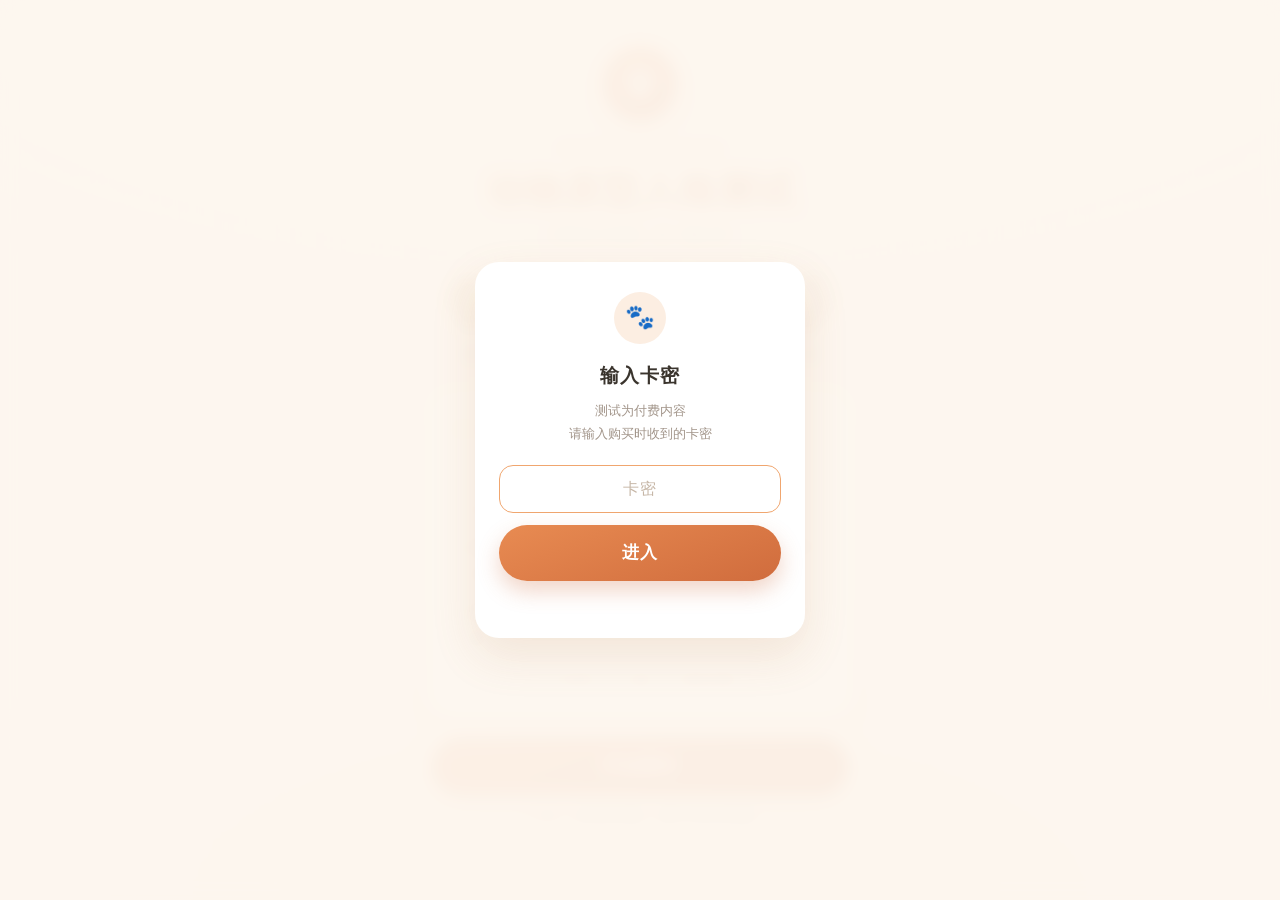
==== commit 616a14ad: "网站动物换成 Q 版头像，圆形头像不再裁切 - assets/animals/cute/：5 只 kawaii 风格动物（webp），网站全部改用 - tools/cute_animals.py：四边" ====
--- a/index.html
+++ b/index.html
@@ -78,7 +78,7 @@
   ANIMALS.forEach(function (a) {
     var d = document.createElement('div');
     d.className = 'cover-animal';
-    d.innerHTML = '<div class="av"><img src="assets/animals/clean/' + a.id + '.webp" alt=""></div>' +
+    d.innerHTML = '<div class="av"><img src="assets/animals/cute/' + a.id + '.webp" alt=""></div>' +
                   '<span>' + a.name + '</span>';
     box.appendChild(d);
   });
--- a/style.css
+++ b/style.css
@@ -141,7 +141,7 @@
   align-items: center;
 }
 .cover-animal .av {
-  width: 62px; height: 62px;
+  width: 100%; max-width: 70px; aspect-ratio: 1;
   border-radius: 50%;
   background: var(--orange-soft);
   display: flex; align-items: center; justify-content: center;
@@ -151,7 +151,7 @@
   width: 100%;
   height: 100%;
   object-fit: contain;
-  padding: 6px;
+  padding: 2px;
 }
 .cover-animal span {
   margin-top: 6px;
@@ -412,7 +412,7 @@
   width: 100%;
   height: 100%;
   object-fit: contain;
-  padding: 7px;
+  padding: 2px;
   transition: filter .2s, opacity .2s;
 }
 .opt-name {
@@ -488,7 +488,7 @@
 .res-avatar img {
   width: 100%; height: 100%;
   object-fit: contain;
-  padding: 14px;
+  padding: 4px;
 }
 .res-kicker {
   margin-top: 18px;
@@ -672,7 +672,7 @@
   .brand-cn { font-size: 32px; }
   .brand-sub { margin-top: 8px; font-size: 12.5px; }
   .cover-animals { margin-top: 16px; }
-  .cover-animal .av { width: 54px; height: 54px; }
+  .cover-animal .av { max-width: 58px; }
   /* 矮屏：先把「开始测试」顶上来，说明卡放到按钮下面 */
   .start-wrap { order: 1; margin-top: 18px; }
   .intro { order: 2; margin-top: 18px; padding: 18px; }
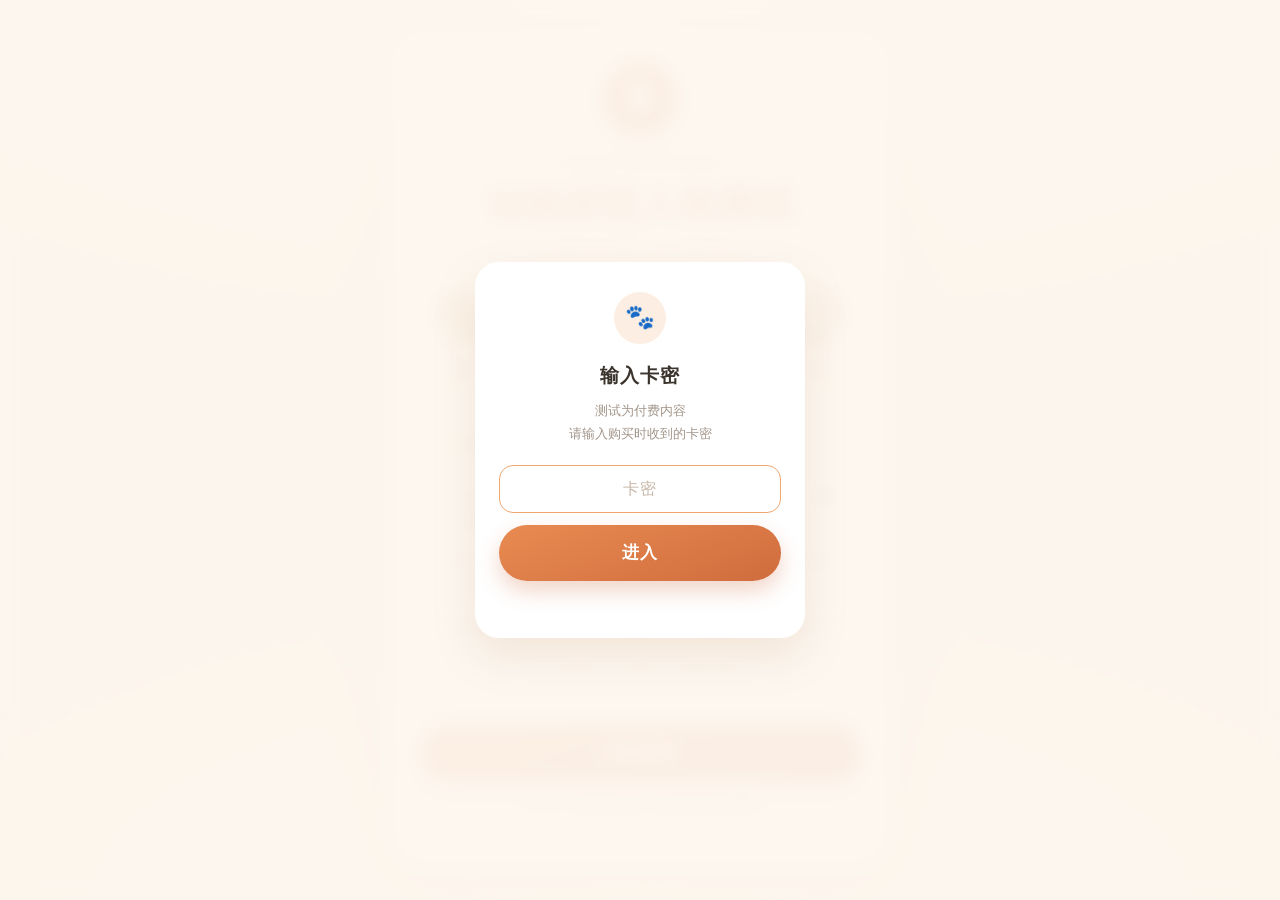
==== commit e2eb9267: "修复部分动物头像不显示：头像内联为 data URI 线上有用户看到 3 只动物是空白圆（狮/牛/猴），但服务器返回都是 200—— 是国内访问 github.io 时个别图片请求丢失。  - too" ====
--- a/index.html
+++ b/index.html
@@ -62,6 +62,7 @@
   </div>
 </div>
 
+<script src="assets/animals/cute-images.js"></script>
 <script src="data.js"></script>
 <script>
 (function () {
@@ -78,7 +79,7 @@
   ANIMALS.forEach(function (a) {
     var d = document.createElement('div');
     d.className = 'cover-animal';
-    d.innerHTML = '<div class="av"><img src="assets/animals/cute/' + a.id + '.webp" alt=""></div>' +
+    d.innerHTML = '<div class="av"><img src="' + ANIMAL_SRC(a.id) + '" alt=""></div>' +
                   '<span>' + a.name + '</span>';
     box.appendChild(d);
   });
--- a/style.css
+++ b/style.css
@@ -382,10 +382,10 @@
   display: flex;
   flex-wrap: wrap;
   justify-content: center;
-  gap: 11px;
+  gap: 12px;
 }
 .opt {
-  width: calc(50% - 5.5px);
+  width: calc(50% - 6px);
   padding: 16px 8px 13px;
   border: none;
   border-radius: 20px;
@@ -657,10 +657,24 @@
   .res-avatar img { height: 100px; }
 }
 
-/* 桌面端：居中的一列 */
+/* 桌面端：把内容收成一张居中的卡片，不然宽屏上就是中间一条窄带 */
 @media (min-width: 560px) {
-  body { background: #F7EFE4; }
+  body { background: #EFDFCB; }
   .page { max-width: 460px; }
+}
+
+@media (min-width: 720px) {
+  body { padding: 34px 0; }
+  .page {
+    width: 500px;
+    max-width: 500px;
+    min-height: calc(100vh - 68px);
+    padding: 26px 30px 30px;
+    background: var(--cream);
+    border-radius: 34px;
+    box-shadow: 0 26px 64px rgba(160, 118, 82, .16),
+                0 0 0 1px rgba(214, 184, 155, .28);
+  }
 }
 
 /* ---------- 矮屏压缩，保证一屏内完成 ---------- */
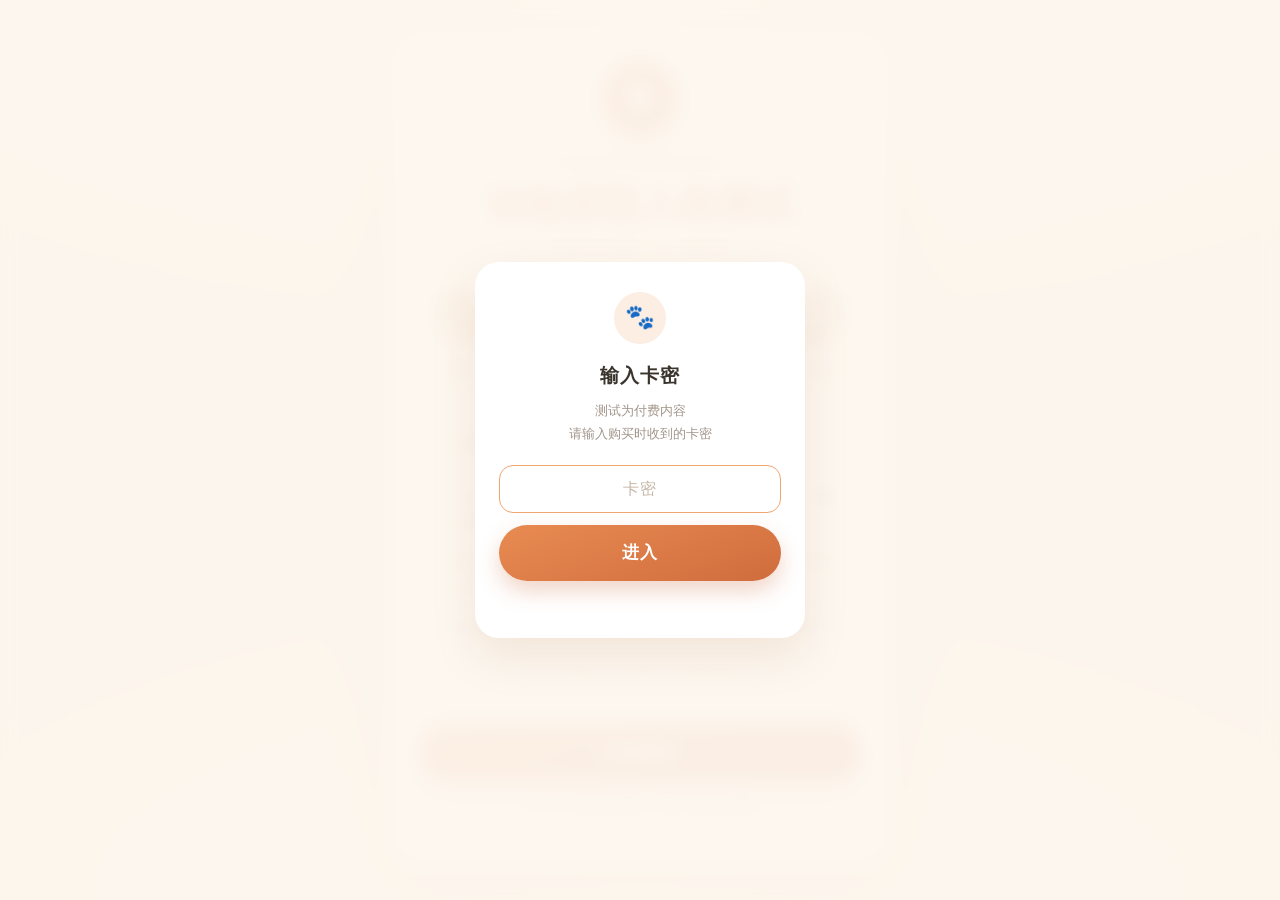
==== commit d43846f8: "新增开始前介绍页：讲清原型、双层结构与投射三条理论来源 封面「开始测试」改为先进入 intro.html，读完再开始 6 道题， 避免开门见山直接答题。介绍页给出三条学理线索（荣格原型、 《心理类型》" ====
--- a/index.html
+++ b/index.html
@@ -104,7 +104,7 @@
     startBtn.parentNode.appendChild(again);
   } else {
     startBtn.addEventListener('click', function () {
-      location.href = 'test.html';
+      location.href = 'intro.html';
     });
   }
 
--- a/style.css
+++ b/style.css
@@ -465,6 +465,150 @@
   from { opacity: 0; transform: translateY(8px); }
   to   { opacity: 1; transform: translateY(0); }
 }
+
+/* ---------- 介绍页（开始之前） ---------- */
+.intro-page {
+  padding-top: 22px;
+  padding-bottom: 42px;
+}
+
+.intro-top {
+  display: flex;
+  align-items: center;
+  justify-content: space-between;
+}
+.back-link {
+  font-size: 12.5px;
+  color: var(--ink-3);
+  text-decoration: none;
+  letter-spacing: .06em;
+}
+.back-link:active { color: var(--orange-d); }
+.intro-kicker {
+  font-size: 11.5px;
+  font-weight: 600;
+  letter-spacing: .18em;
+  text-indent: .18em;
+  color: #B7A08D;
+}
+
+.intro-head {
+  margin-top: 30px;
+  text-align: left;
+}
+.intro-title {
+  font-size: 27px;
+  line-height: 1.5;
+  font-weight: 800;
+  letter-spacing: .01em;
+  color: var(--ink);
+}
+.intro-lede {
+  margin-top: 15px;
+  font-size: 14px;
+  line-height: 1.92;
+  color: var(--ink-2);
+  text-align: justify;
+  text-justify: inter-ideograph;
+}
+.intro-lede b {
+  color: var(--orange-d);
+  font-weight: 700;
+  letter-spacing: .02em;
+}
+
+/* 三条理论：一张卡，内部用细线分隔 */
+.theory {
+  margin-top: 24px;
+  padding: 2px 20px 4px;
+}
+.theory-item {
+  display: flex;
+  gap: 13px;
+  padding: 18px 0;
+  border-bottom: 1px solid var(--line);
+}
+.theory-item:last-child { border-bottom: none; padding-bottom: 14px; }
+.theory-item:first-child { padding-top: 14px; }
+
+.theory-no {
+  flex: 0 0 auto;
+  padding-top: 2px;
+  font-size: 12px;
+  font-weight: 800;
+  letter-spacing: .04em;
+  color: var(--orange);
+  font-variant-numeric: tabular-nums;
+}
+.theory-body h3 {
+  font-size: 15px;
+  font-weight: 800;
+  line-height: 1.6;
+  letter-spacing: .01em;
+  color: var(--ink);
+}
+.theory-body p {
+  margin-top: 7px;
+  font-size: 13.8px;
+  line-height: 1.9;
+  color: var(--ink-2);
+  text-align: justify;
+  text-justify: inter-ideograph;
+}
+.theory-body b { color: var(--ink); font-weight: 700; }
+
+/* 五只动物 */
+.five-card { margin-top: 14px; }
+.five { margin-top: 2px; }
+.five-row {
+  display: flex;
+  align-items: center;
+  gap: 11px;
+  padding: 9px 0;
+  border-bottom: 1px dashed var(--line);
+}
+.five-row:last-child { border-bottom: none; padding-bottom: 2px; }
+.five-av {
+  flex: 0 0 auto;
+  width: 38px; height: 38px;
+  border-radius: 50%;
+  background: var(--orange-soft);
+  display: flex; align-items: center; justify-content: center;
+  overflow: hidden;
+}
+.five-av img {
+  width: 100%; height: 100%;
+  object-fit: contain;
+  padding: 2px;
+}
+.five-name {
+  flex: 0 0 auto;
+  width: 1.7em;
+  font-size: 14px;
+  font-weight: 800;
+  letter-spacing: .1em;
+  color: var(--ink);
+}
+.five-say {
+  font-size: 13px;
+  line-height: 1.6;
+  color: var(--ink-2);
+}
+
+/* 免责说明 */
+.disc {
+  margin-top: 16px;
+  padding: 14px 17px;
+  border-radius: 16px;
+  background: #FBF0E4;
+  font-size: 12.5px;
+  line-height: 1.85;
+  color: #8B7563;
+  text-align: justify;
+  text-justify: inter-ideograph;
+}
+
+.intro-foot { margin-top: 24px; }
 
 /* ---------- 结果页 ---------- */
 .result-page {
